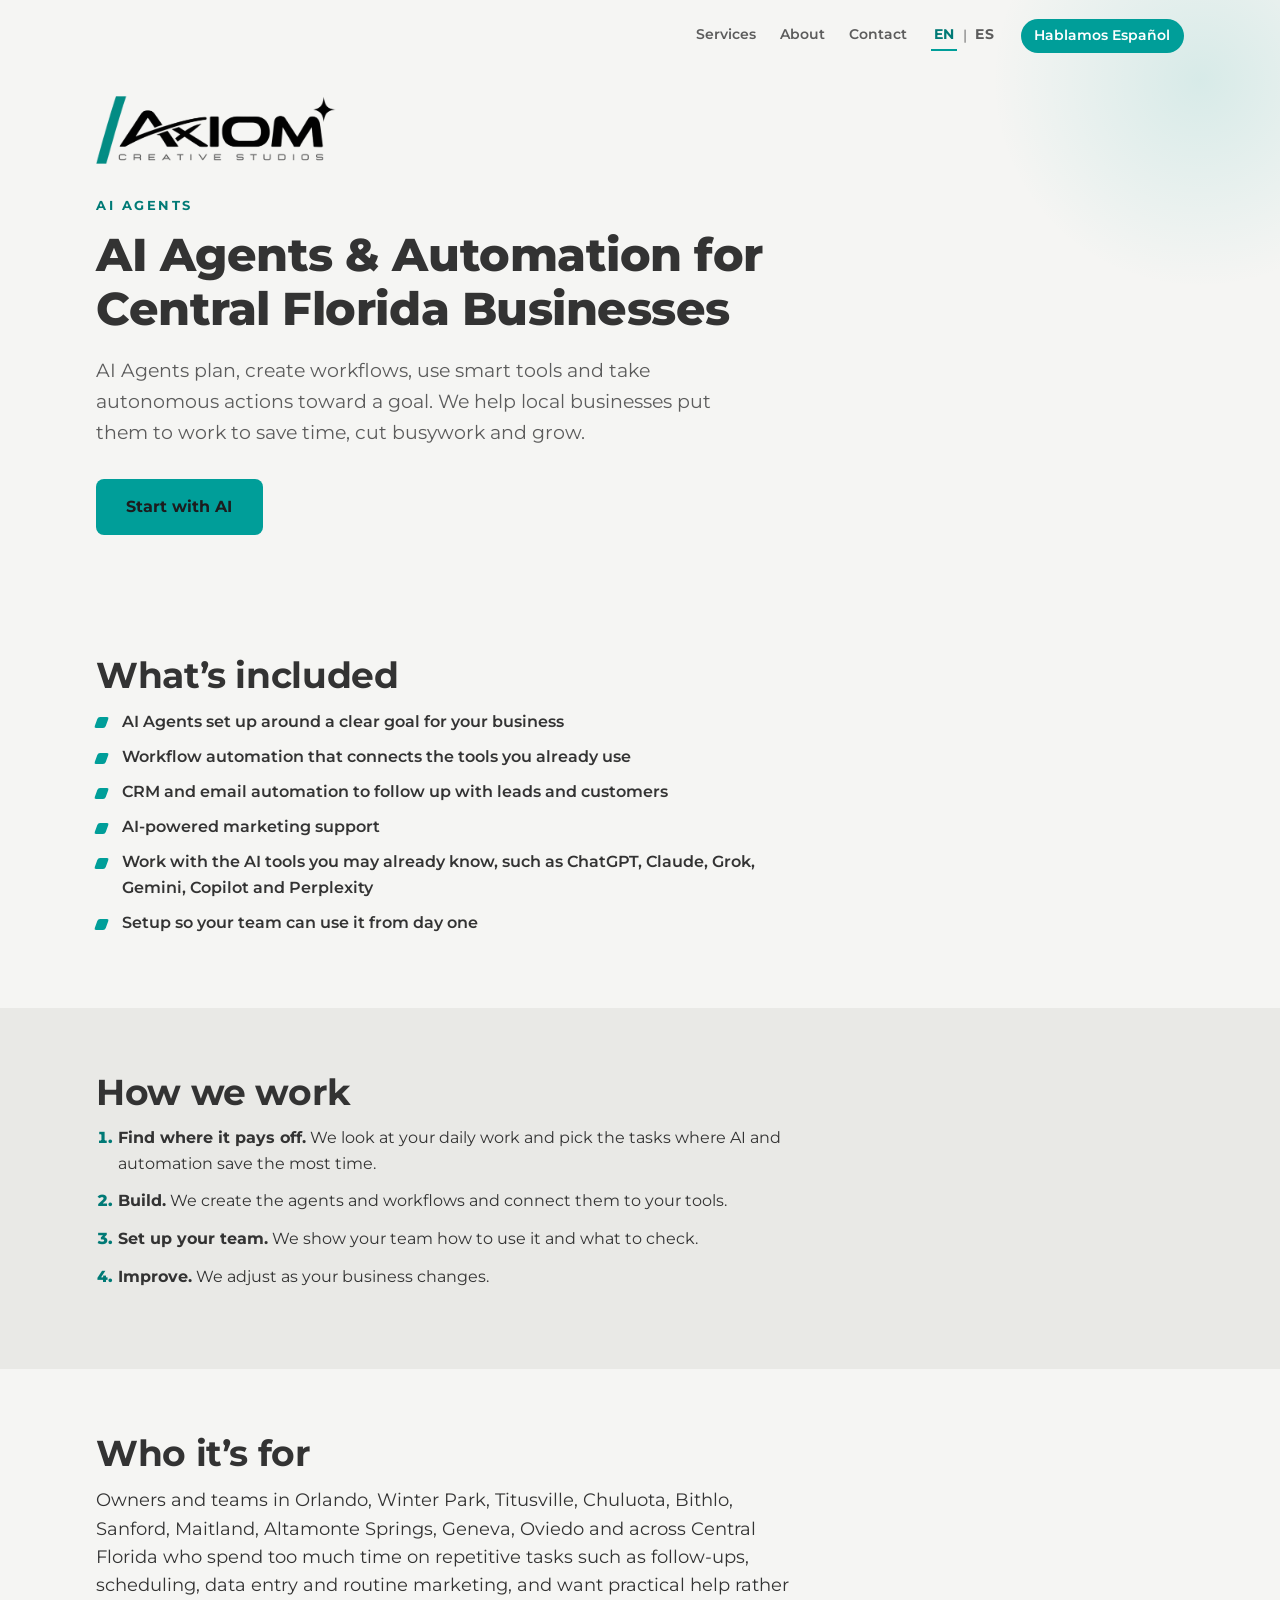
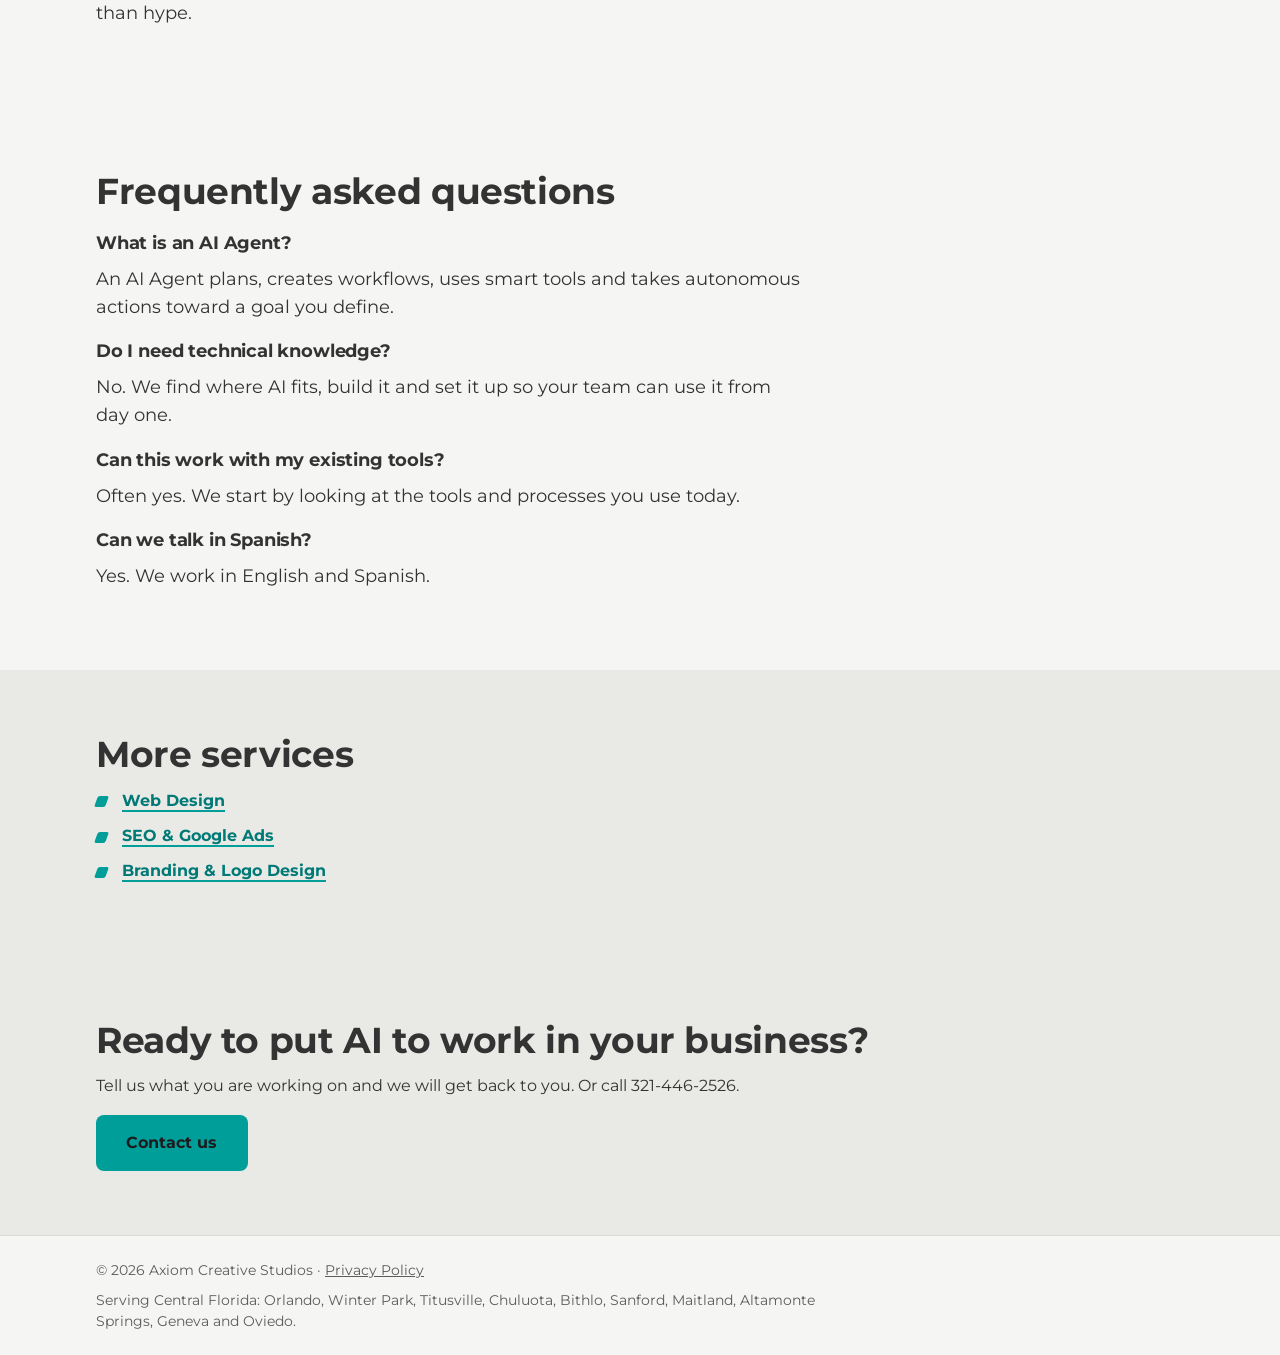
==== ai-agents/index.html @ 7047e051 "Add EN/ES service pages, link homepage cards, footer privacy links, sitemap and hero srcset markup" ====
<!DOCTYPE html>
<html lang="en">
<head>
  <meta name="google-site-verification" content="9jqyWaBI-iNR7sB55jMZqFreVqy4OiHVI0_mML-vgHI" />
<meta charset="utf-8">
<meta name="viewport" content="width=device-width, initial-scale=1">
<title>AI Agents &amp; Automation in Orlando &amp; Central Florida | Axiom Creative Studios</title>
<meta name="description" content="AI Agents and workflow automation for local businesses in Orlando and Central Florida. Agents that plan, use smart tools and act toward a goal, set up by Axiom Creative Studios.">
<meta name="theme-color" content="#F5F5F3">
<link rel="canonical" href="https://axiomcreativestudios.com/ai-agents/">
<link rel="alternate" hreflang="en" href="https://axiomcreativestudios.com/ai-agents/">
<link rel="alternate" hreflang="es" href="https://axiomcreativestudios.com/es/ai-agents/">
<link rel="alternate" hreflang="x-default" href="https://axiomcreativestudios.com/ai-agents/">
<link rel="icon" href="/favicon.ico" sizes="48x48">
<link rel="icon" type="image/png" sizes="64x64" href="/assets/favicon.png">
<link rel="apple-touch-icon" href="/assets/apple-touch-icon.png">
<meta property="og:type" content="website">
<meta property="og:title" content="AI Agents &amp; Automation in Orlando &amp; Central Florida | Axiom Creative Studios">
<meta property="og:description" content="AI Agents and workflow automation for local businesses in Orlando and Central Florida. Agents that plan, use smart tools and act toward a goal, set up by Axiom Creative Studios.">
<meta property="og:url" content="https://axiomcreativestudios.com/ai-agents/">
<meta property="og:image" content="https://axiomcreativestudios.com/assets/og.png">
<meta property="og:site_name" content="Axiom Creative Studios">
<meta property="og:image:width" content="1200">
<meta property="og:image:height" content="630">
<meta property="og:image:alt" content="Axiom Creative Studios, bilingual AI and marketing agency serving Orlando and Central Florida">
<meta property="og:locale" content="en_US">
<meta property="og:locale:alternate" content="es_US">
<meta name="twitter:card" content="summary_large_image">
<meta name="twitter:title" content="AI Agents &amp; Automation in Orlando &amp; Central Florida | Axiom Creative Studios">
<meta name="twitter:description" content="AI Agents and workflow automation for local businesses in Orlando and Central Florida. Agents that plan, use smart tools and act toward a goal, set up by Axiom Creative Studios.">
<meta name="twitter:image" content="https://axiomcreativestudios.com/assets/og.png">
<meta name="twitter:image:alt" content="Axiom Creative Studios, bilingual AI and marketing agency serving Orlando and Central Florida">
<link rel="preload" href="/assets/fonts/montserrat-latin-wght-normal.woff2" as="font" type="font/woff2" crossorigin>
<link rel="stylesheet" href="/style.css">
<script type="application/ld+json">
{"@context": "https://schema.org", "@type": "Service", "@id": "https://axiomcreativestudios.com/ai-agents/#service", "name": "AI Agents & Automation", "serviceType": "AI Agents & Automation", "description": "AI Agents, workflow automation, CRM and email automation, and AI-powered marketing for local businesses in Orlando and Central Florida.", "url": "https://axiomcreativestudios.com/ai-agents/", "inLanguage": "en", "provider": {"@type": "ProfessionalService", "@id": "https://axiomcreativestudios.com/#organization", "name": "Axiom Creative Studios", "url": "https://axiomcreativestudios.com/"}, "areaServed": [{"@type": "AdministrativeArea", "name": "Central Florida"}, {"@type": "City", "name": "Orlando", "containedInPlace": {"@type": "State", "name": "Florida"}}, {"@type": "City", "name": "Winter Park", "containedInPlace": {"@type": "State", "name": "Florida"}}, {"@type": "City", "name": "Titusville", "containedInPlace": {"@type": "State", "name": "Florida"}}, {"@type": "City", "name": "Chuluota", "containedInPlace": {"@type": "State", "name": "Florida"}}, {"@type": "City", "name": "Bithlo", "containedInPlace": {"@type": "State", "name": "Florida"}}, {"@type": "City", "name": "Sanford", "containedInPlace": {"@type": "State", "name": "Florida"}}, {"@type": "City", "name": "Maitland", "containedInPlace": {"@type": "State", "name": "Florida"}}, {"@type": "City", "name": "Altamonte Springs", "containedInPlace": {"@type": "State", "name": "Florida"}}, {"@type": "City", "name": "Geneva", "containedInPlace": {"@type": "State", "name": "Florida"}}, {"@type": "City", "name": "Oviedo", "containedInPlace": {"@type": "State", "name": "Florida"}}], "availableLanguage": ["English", "Spanish"]}
</script>
<script type="application/ld+json">
{"@context": "https://schema.org", "@type": "FAQPage", "mainEntity": [{"@type": "Question", "name": "What is an AI Agent?", "acceptedAnswer": {"@type": "Answer", "text": "An AI Agent plans, creates workflows, uses smart tools and takes autonomous actions toward a goal you define."}}, {"@type": "Question", "name": "Do I need technical knowledge?", "acceptedAnswer": {"@type": "Answer", "text": "No. We find where AI fits, build it and set it up so your team can use it from day one."}}, {"@type": "Question", "name": "Can this work with my existing tools?", "acceptedAnswer": {"@type": "Answer", "text": "Often yes. We start by looking at the tools and processes you use today."}}, {"@type": "Question", "name": "Can we talk in Spanish?", "acceptedAnswer": {"@type": "Answer", "text": "Yes. We work in English and Spanish."}}]}
</script>
<script type="application/ld+json">
{"@context": "https://schema.org", "@type": "BreadcrumbList", "itemListElement": [{"@type": "ListItem", "position": 1, "name": "Home", "item": "https://axiomcreativestudios.com/"}, {"@type": "ListItem", "position": 2, "name": "AI Agents", "item": "https://axiomcreativestudios.com/ai-agents/"}]}
</script>
</head>
<body>
<a class="skip" href="#main">Skip to content</a>

<header class="hero page-hero" id="top">
  <nav class="nav" aria-label="Main">
    <a href="/#services">Services</a>
    <a href="/#about">About</a>
    <a href="/#contact">Contact</a>
    <div class="lang-switch" role="group" aria-label="Language">
      <a href="/ai-agents/" lang="en" hreflang="en" aria-current="page">EN</a>
      <span class="lang-sep" aria-hidden="true">|</span>
      <a href="/es/ai-agents/" lang="es" hreflang="es">ES</a>
    </div>
    <a class="nav-es" href="/es/ai-agents/" lang="es">Hablamos Espa&ntilde;ol</a>
  </nav>
  <div class="wrap hero-inner page-hero-inner">
    <a href="/"><img class="hero-logo page-logo" src="/assets/logo.webp" width="1200" height="341" alt="Axiom Creative Studios"></a>
    <p class="eyebrow">AI Agents</p>
    <h1>AI Agents &amp; Automation for Central Florida Businesses</h1>
    <p class="lead">AI Agents plan, create workflows, use smart tools and take autonomous actions toward a goal. We help local businesses put them to work to save time, cut busywork and grow.</p>
    <p class="hero-cta">
      <a class="btn btn-primary" href="/#contact">Start with AI</a>
    </p>
  </div>
</header>

<main id="main">
<section class="about page-section"><div class="wrap narrow"><h2>What&rsquo;s included</h2><ul class="feature-list"><li>AI Agents set up around a clear goal for your business</li><li>Workflow automation that connects the tools you already use</li><li>CRM and email automation to follow up with leads and customers</li><li>AI-powered marketing support</li><li>Work with the AI tools you may already know, such as ChatGPT, Claude, Grok, Gemini, Copilot and Perplexity</li><li>Setup so your team can use it from day one</li></ul></div></section>
<section class="services page-section"><div class="wrap narrow"><h2>How we work</h2><ol class="steps"><li><strong>Find where it pays off.</strong> We look at your daily work and pick the tasks where AI and automation save the most time.</li><li><strong>Build.</strong> We create the agents and workflows and connect them to your tools.</li><li><strong>Set up your team.</strong> We show your team how to use it and what to check.</li><li><strong>Improve.</strong> We adjust as your business changes.</li></ol></div></section>
<section class="about page-section"><div class="wrap narrow"><h2>Who it&rsquo;s for</h2><p>Owners and teams in Orlando, Winter Park, Titusville, Chuluota, Bithlo, Sanford, Maitland, Altamonte Springs, Geneva, Oviedo and across Central Florida who spend too much time on repetitive tasks such as follow-ups, scheduling, data entry and routine marketing, and want practical help rather than hype.</p></div></section>
<section class="about page-section"><div class="wrap narrow"><h2>Frequently asked questions</h2>
<h3>What is an AI Agent?</h3><p>An AI Agent plans, creates workflows, uses smart tools and takes autonomous actions toward a goal you define.</p>
<h3>Do I need technical knowledge?</h3><p>No. We find where AI fits, build it and set it up so your team can use it from day one.</p>
<h3>Can this work with my existing tools?</h3><p>Often yes. We start by looking at the tools and processes you use today.</p>
<h3>Can we talk in Spanish?</h3><p>Yes. We work in English and Spanish.</p>
</div></section>
<section class="services page-section"><div class="wrap narrow"><h2>More services</h2><ul class="feature-list"><li><a href="/web-design/">Web Design</a></li><li><a href="/seo/">SEO &amp; Google Ads</a></li><li><a href="/branding/">Branding &amp; Logo Design</a></li></ul></div></section>
<section class="contact page-section" id="contact"><div class="wrap narrow"><h2>Ready to put AI to work in your business?</h2>
<p>Tell us what you are working on and we will get back to you. Or call 321-446-2526.</p>
<p class="hero-cta"><a class="btn btn-primary" href="/#contact">Contact us</a></p></div></section>
</main>

<footer class="footer">
  <div class="wrap">
    <p>&copy; 2026 Axiom Creative Studios &middot; <a href="/privacy/">Privacy Policy</a></p>
    <p class="service-area">Serving Central Florida: Orlando, Winter Park, Titusville, Chuluota, Bithlo, Sanford, Maitland, Altamonte Springs, Geneva and Oviedo.</p>
  </div>
</footer>
</body>
</html>
---- style.css ----
@font-face{font-family:Montserrat;src:url(assets/fonts/montserrat-latin-wght-normal.woff2) format("woff2");font-weight:100 900;font-style:normal;font-display:swap}
:root{--teal:#009E99;--teal-text:#007A76;--text:#333333;--muted:#5C5C5C;--gray:#808080;--off:#F5F5F3;--soft:#E9E9E6;--ink:#1C1C1E}
*,*::before,*::after{box-sizing:border-box}
html{scroll-behavior:smooth;scroll-padding-top:1rem}
body{margin:0;font-family:Montserrat,system-ui,-apple-system,"Segoe UI",sans-serif;color:var(--text);background:var(--off);line-height:1.6;font-size:1rem;-webkit-text-size-adjust:100%}
img{max-width:100%;height:auto;display:block}
a{color:inherit}
.wrap{width:min(100% - 2.5rem,68rem);margin-inline:auto}
.narrow>*{max-width:44rem}
.skip{position:absolute;left:-999px;top:0;background:var(--teal);color:var(--ink);padding:.6rem 1rem;z-index:10}
.skip:focus{left:0}
:focus-visible{outline:3px solid var(--teal);outline-offset:3px}

h1,h2,h3{line-height:1.15;margin:0 0 .75rem;font-weight:700;letter-spacing:-.01em;color:var(--text)}
h1{font-size:clamp(1.85rem,7vw,3.5rem);font-weight:800;max-width:20ch}
h2{font-size:clamp(1.5rem,4.5vw,2.25rem);max-width:24ch}
h3{font-size:1.1rem}
p{margin:0 0 1rem}
.eyebrow{font-size:.8rem;font-weight:700;letter-spacing:.2em;text-transform:uppercase;color:var(--teal-text);margin-bottom:.75rem}

/* Hero */
.hero{background:var(--off);padding-bottom:clamp(3.5rem,10vw,7rem);position:relative;overflow:hidden}
.hero::after{content:"";position:absolute;right:-8rem;top:-8rem;width:26rem;height:26rem;border-radius:50%;background:radial-gradient(closest-side,rgba(0,158,153,.12),transparent);pointer-events:none}
.nav{display:flex;justify-content:flex-end;gap:1.5rem;padding:1.1rem 1.25rem;font-size:.85rem;font-weight:600;position:relative;z-index:1}
.nav a{text-decoration:none;color:var(--muted);padding:.4rem 0;border-bottom:2px solid transparent}
.nav a:hover{color:var(--text);border-bottom-color:var(--teal)}
.nav{align-items:center}
.nav a.nav-es{background:var(--teal);color:#fff;padding:.4rem .85rem;border-radius:999px;border-bottom:0;white-space:nowrap}
.nav a.nav-es:hover{color:#fff;filter:brightness(1.08)}
@media (max-width:480px){.nav{flex-wrap:wrap;gap:.65rem 1rem;font-size:.8rem}.nav a.nav-es{padding:.35rem .7rem}}
.hero-inner{padding-top:clamp(1.5rem,5vw,3.5rem);position:relative;z-index:1}
.hero-logo{width:min(100%,26rem);margin-bottom:clamp(2rem,6vw,3.5rem)}
.lead{font-size:clamp(1rem,2.6vw,1.2rem);max-width:40rem;color:var(--muted);margin:1.25rem 0 2rem}
.hero-cta{display:flex;flex-wrap:wrap;align-items:center;gap:1.25rem 1.75rem;margin:0}

.btn{display:inline-block;font:inherit;font-weight:700;font-size:1rem;text-decoration:none;border:0;border-radius:.5rem;padding:.95rem 1.9rem;cursor:pointer;transition:transform .15s,box-shadow .15s}
.btn-primary{background:var(--teal);color:var(--ink)}
.btn-primary:hover{transform:translateY(-2px);box-shadow:0 8px 22px rgba(0,158,153,.32)}
.btn:disabled{opacity:.6;cursor:wait}
.btn-link{font-weight:600;color:var(--text);text-decoration:none;border-bottom:2px solid var(--teal);padding-bottom:.15rem}
.btn-link:hover{color:var(--teal-text)}

/* Services */
.services{background:var(--soft);padding:clamp(3.5rem,9vw,6.5rem) 0}
.feature{margin:2.5rem 0 3rem;background:#fff;color:var(--text);border-radius:1rem;padding:clamp(1.5rem,5vw,2.75rem);border-left:6px solid var(--teal);box-shadow:0 2px 12px rgba(51,51,51,.08);display:grid;gap:1.5rem;align-items:start}
.feature h3{font-size:clamp(1.5rem,4.5vw,2rem);font-weight:800}
.feature p{color:var(--muted);margin:0}
.tag{font-size:.75rem!important;font-weight:700;letter-spacing:.2em;text-transform:uppercase;color:var(--teal-text)!important;margin-bottom:.6rem!important}
.feature-list{list-style:none;margin:0;padding:0;display:grid;gap:.6rem}
.feature-list li{padding-left:1.6rem;position:relative;font-weight:600}
.feature-list li::before{content:"";position:absolute;left:0;top:.55em;width:.7rem;height:.7rem;border-radius:2px;background:var(--teal);transform:skewX(-20deg)}
.feature .btn{justify-self:start}
.sub{font-size:.8rem;letter-spacing:.2em;text-transform:uppercase;color:var(--muted);margin:0 0 1rem}
.grid{list-style:none;margin:0;padding:0;display:grid;gap:1rem;grid-template-columns:1fr}
.card{background:#fff;border-radius:.75rem;padding:1.5rem;border-top:4px solid var(--teal);box-shadow:0 1px 2px rgba(28,28,30,.06)}
.card p{margin:0;color:var(--muted)}
.num{display:block;font-size:.8rem;font-weight:700;letter-spacing:.15em;color:var(--gray);margin-bottom:.6rem}

/* About */
.about{background:var(--off);padding:clamp(3.5rem,9vw,6.5rem) 0}
.about p:not(.eyebrow){font-size:1.1rem}
.about [lang=es]{color:var(--muted);font-size:1rem!important}

/* Contact */
.contact{background:var(--soft);padding:clamp(3.5rem,9vw,6.5rem) 0}
.contact-grid{display:grid;gap:2.5rem}
.info{list-style:none;padding:0;margin:2rem 0 0}
.info li{display:flex;flex-direction:column;margin-bottom:1.1rem}
.info span{font-size:.75rem;letter-spacing:.18em;text-transform:uppercase;color:var(--muted);font-weight:700}
.info a{color:var(--teal-text);font-weight:600;text-decoration:none;word-break:break-word;border-bottom:1px solid transparent;width:fit-content}
.info a:hover{border-bottom-color:var(--teal-text)}
.form{display:grid;gap:1rem}
.form label{display:grid;gap:.4rem;font-weight:600;font-size:.9rem}
.form small{font-weight:400;color:var(--muted)}
input,select,textarea{font:inherit;color:var(--text);background:#fff;border:2px solid #D8D8D4;border-radius:.5rem;padding:.8rem .9rem;width:100%}
input:focus,select:focus,textarea:focus{outline:none;border-color:var(--teal);box-shadow:0 0 0 3px rgba(0,158,153,.2)}
textarea{resize:vertical;min-height:7rem}
.hp{position:absolute;left:-9999px;height:0;width:0;opacity:0}
.status{min-height:1.5em;margin:0;color:var(--teal-text);font-weight:600;font-size:.9rem}

/* Footer */
.footer{background:var(--off);color:var(--muted);border-top:1px solid #DADAD6;padding:1.5rem 0;font-size:.85rem}
.footer p{margin:0}
.footer .service-area{margin-top:.55rem;max-width:46rem;line-height:1.5}

@media (min-width:40rem){.grid{grid-template-columns:repeat(2,1fr)}}
@media (min-width:48rem){.feature{grid-template-columns:1.4fr 1fr;gap:2rem 3rem}.feature .btn{grid-column:1/-1}}
@media (min-width:62rem){
  .grid{grid-template-columns:repeat(3,1fr)}
  .contact-grid{grid-template-columns:1fr 1fr;gap:5rem;align-items:start}
  .nav{padding-inline:max(1.25rem,calc((100vw - 68rem)/2))}
}
@media (prefers-reduced-motion:reduce){html{scroll-behavior:auto}.btn{transition:none}}

/* Hero visual: full-bleed data streams, fades into the page. Below the copy on small screens so text is never covered. */
.hero--bleed{position:relative;overflow:hidden;display:grid;grid-template-columns:1fr;grid-template-areas:"nav" "copy" "visual"}
.hero--bleed>.nav{grid-area:nav}
.hero--bleed>.hero-inner{grid-area:copy}
.hero--bleed>.hero-visual--bleed{grid-area:visual}
.hero-copy{min-width:0}
.hero-visual--bleed{width:min(100% - 2.5rem,40rem);justify-self:center;margin:.75rem auto 0;pointer-events:none}
.hero-visual--bleed picture,.hero-visual--bleed img{display:block;width:100%;height:auto;border:0;background:transparent}
.hero-inner--bleed{padding-top:clamp(1.25rem,3vw,2.5rem)}
@media (min-width:62rem){
  .hero--bleed{grid-template-areas:"nav" "copy"}
  .hero--bleed::after{display:none}
  .hero-visual--bleed{position:absolute;right:0;top:2.75rem;bottom:0;width:54%;max-width:none;margin:0;justify-self:auto;z-index:0}
  .hero-visual--bleed picture{height:100%}
  .hero-visual--bleed img{height:100%;object-fit:cover;object-position:right center;-webkit-mask-image:linear-gradient(to right,transparent 0%,#000 26%,#000 100%);mask-image:linear-gradient(to right,transparent 0%,#000 26%,#000 100%)}
  .hero--bleed .nav,.hero--bleed .hero-inner{position:relative;z-index:1}
  .hero-inner--bleed .hero-copy{max-width:34rem}
  .hero-inner--bleed .hero-logo{width:min(100%,24rem);margin-bottom:clamp(1.5rem,4vw,2.5rem)}
  .hero-inner--bleed h1{max-width:18ch}
}

.es-note{color:var(--teal);font-weight:700}

/* Language switch */
.lang-switch{display:inline-flex;align-items:center;gap:.35rem;font-weight:700;letter-spacing:.04em}
.nav .lang-switch a{padding:.2rem .15rem;color:var(--muted)}
.nav .lang-switch a[aria-current="page"]{color:var(--teal-text);border-bottom-color:var(--teal)}
.nav .lang-switch a:hover{color:var(--teal-text);border-bottom-color:var(--teal)}
.lang-sep{color:var(--gray);font-weight:500;user-select:none}

.ai-logos{margin-top:2rem}
.ai-logos-label{font-size:.72rem;font-weight:800;letter-spacing:.18em;text-transform:uppercase;color:var(--teal-text);margin:0 0 .75rem}
.ai-logos-list{list-style:none;display:flex;flex-wrap:wrap;align-items:flex-end;gap:1.1rem 1.55rem;margin:0;padding:0}
.ai-logos-list li{display:flex;flex-direction:column;align-items:center;gap:.4rem;min-width:3.4rem}
.ai-logos-list img{height:38px;width:auto;max-width:50px;display:block;filter:brightness(0);opacity:.75;transition:opacity .15s,transform .15s}
.ai-logos-list li:hover img{opacity:1;transform:translateY(-2px)}
.ai-logos-list span{font-size:.76rem;font-weight:700;color:var(--muted);white-space:nowrap}
.ai-logos-list li:hover span{color:var(--teal-text)}
@media (max-width:640px){.ai-logos-list{flex-wrap:nowrap;overflow-x:auto;-webkit-overflow-scrolling:touch;padding-bottom:.45rem;gap:1rem 1.2rem}.ai-logos-list img{height:32px}}

/* Card and feature headings link to service pages; look unchanged until hover/focus */
.card h3 a,.feature h3 a{color:inherit;text-decoration:none}
.card h3 a:hover,.feature h3 a:hover{color:var(--teal-text);text-decoration:underline;text-decoration-color:var(--teal);text-underline-offset:.2em}
.footer a{color:inherit}
.footer a:hover{color:var(--teal-text)}

/* Inner pages: service pages, privacy, 404 */
.page-hero{padding-bottom:clamp(2rem,6vw,3.5rem)}
.page-hero-inner{padding-top:clamp(.5rem,2vw,1.5rem)}
.page-logo{width:min(100%,15rem);margin-bottom:clamp(1.25rem,4vw,2rem)}
.page-hero h1{font-size:clamp(1.75rem,5.5vw,2.9rem);max-width:24ch}
.page-hero h2.nf-es{margin-top:2.5rem;font-size:clamp(1.5rem,4.5vw,2.25rem)}
.page-section{padding:clamp(2.25rem,6vw,4rem) 0}
.page-section h2{max-width:none}
.page-section h3{margin-top:1.25rem}
.page-section li a{font-weight:700;text-decoration:none;border-bottom:2px solid var(--teal)}
.page-section li a:hover{color:var(--teal-text)}
.page-section .feature-list{margin-bottom:.5rem}
.steps{margin:0 0 1rem;padding-left:1.4rem;display:grid;gap:.75rem}
.steps li::marker{color:var(--teal-text);font-weight:800}
.page-section a:not(.btn){color:var(--teal-text)}
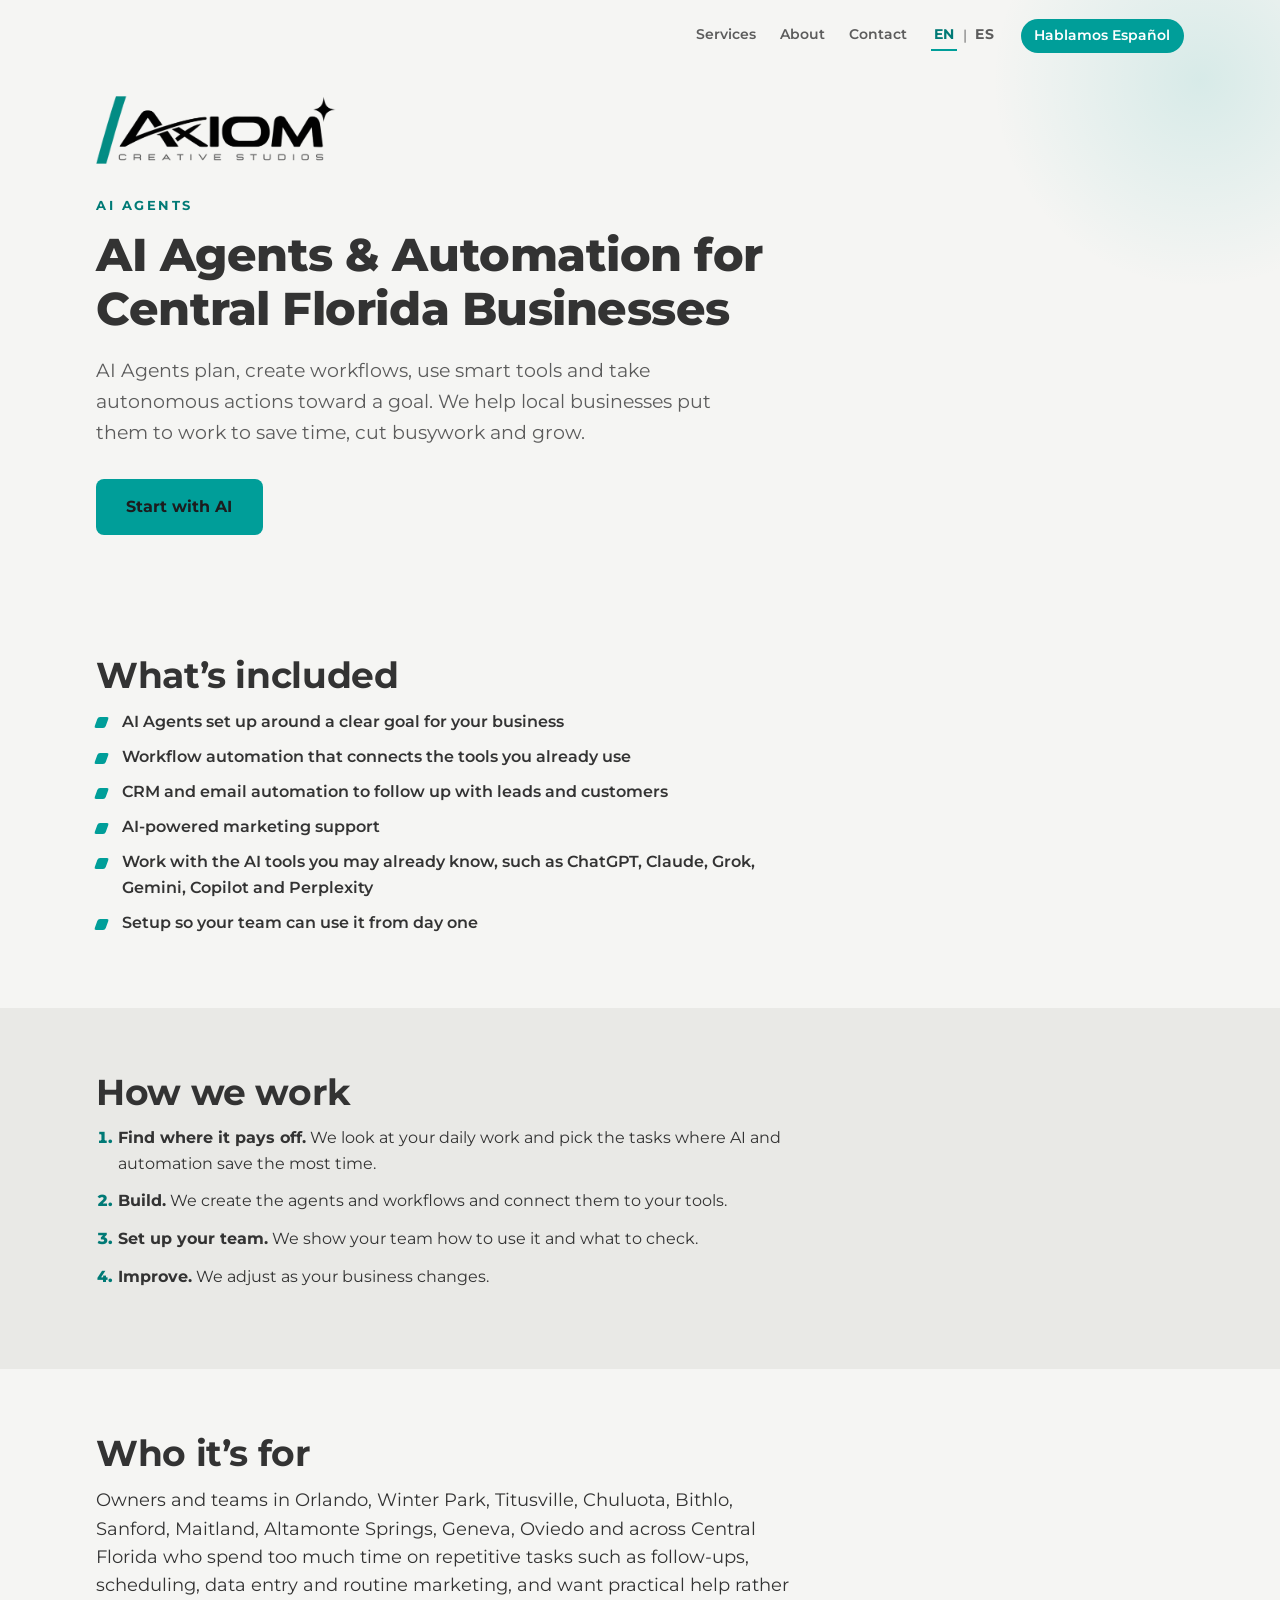
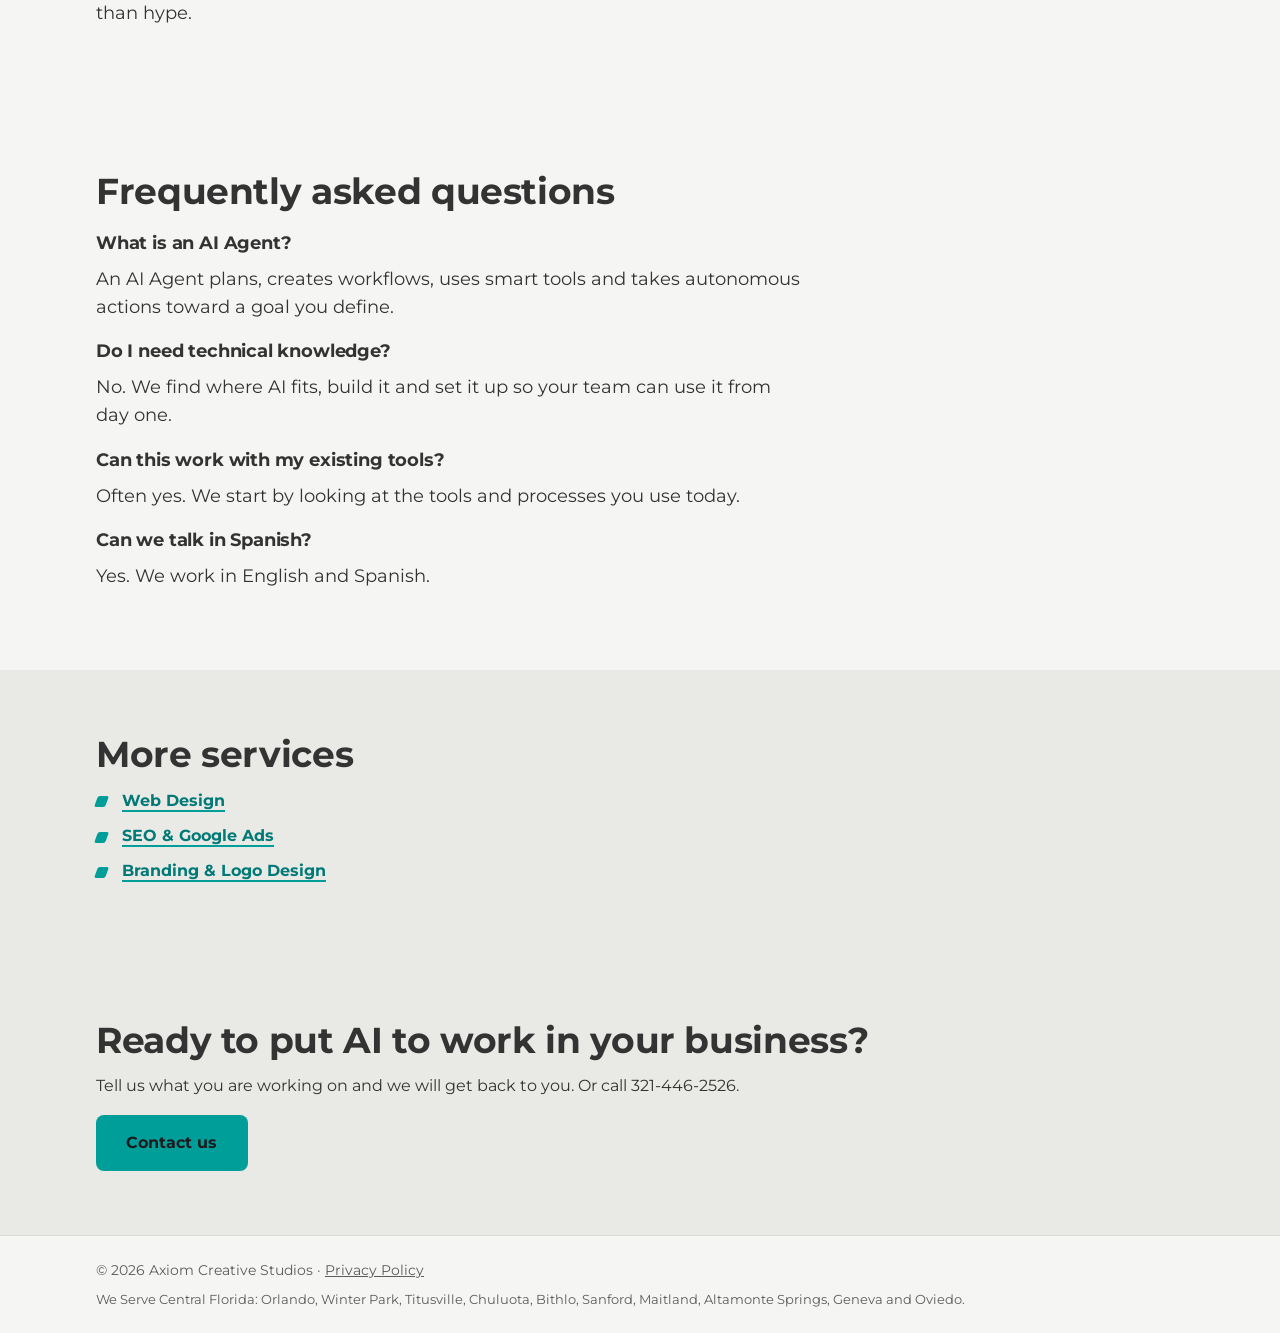
==== commit 568ac969: "Footer: We Serve / Servimos, single line" ====
--- a/ai-agents/index.html
+++ b/ai-agents/index.html
@@ -87,7 +87,7 @@
 <footer class="footer">
   <div class="wrap">
     <p>&copy; 2026 Axiom Creative Studios &middot; <a href="/privacy/">Privacy Policy</a></p>
-    <p class="service-area">Serving Central Florida: Orlando, Winter Park, Titusville, Chuluota, Bithlo, Sanford, Maitland, Altamonte Springs, Geneva and Oviedo.</p>
+    <p class="service-area">We Serve Central Florida: Orlando, Winter Park, Titusville, Chuluota, Bithlo, Sanford, Maitland, Altamonte Springs, Geneva and Oviedo.</p>
   </div>
 </footer>
 </body>
--- a/style.css
+++ b/style.css
@@ -81,7 +81,8 @@
 /* Footer */
 .footer{background:var(--off);color:var(--muted);border-top:1px solid #DADAD6;padding:1.5rem 0;font-size:.85rem}
 .footer p{margin:0}
-.footer .service-area{margin-top:.55rem;max-width:46rem;line-height:1.5}
+.footer .service-area{margin-top:.55rem;line-height:1.5;white-space:nowrap;font-size:.8rem}
+@media (max-width:1000px){.footer .service-area{white-space:normal}}
 
 @media (min-width:40rem){.grid{grid-template-columns:repeat(2,1fr)}}
 @media (min-width:48rem){.feature{grid-template-columns:1.4fr 1fr;gap:2rem 3rem}.feature .btn{grid-column:1/-1}}
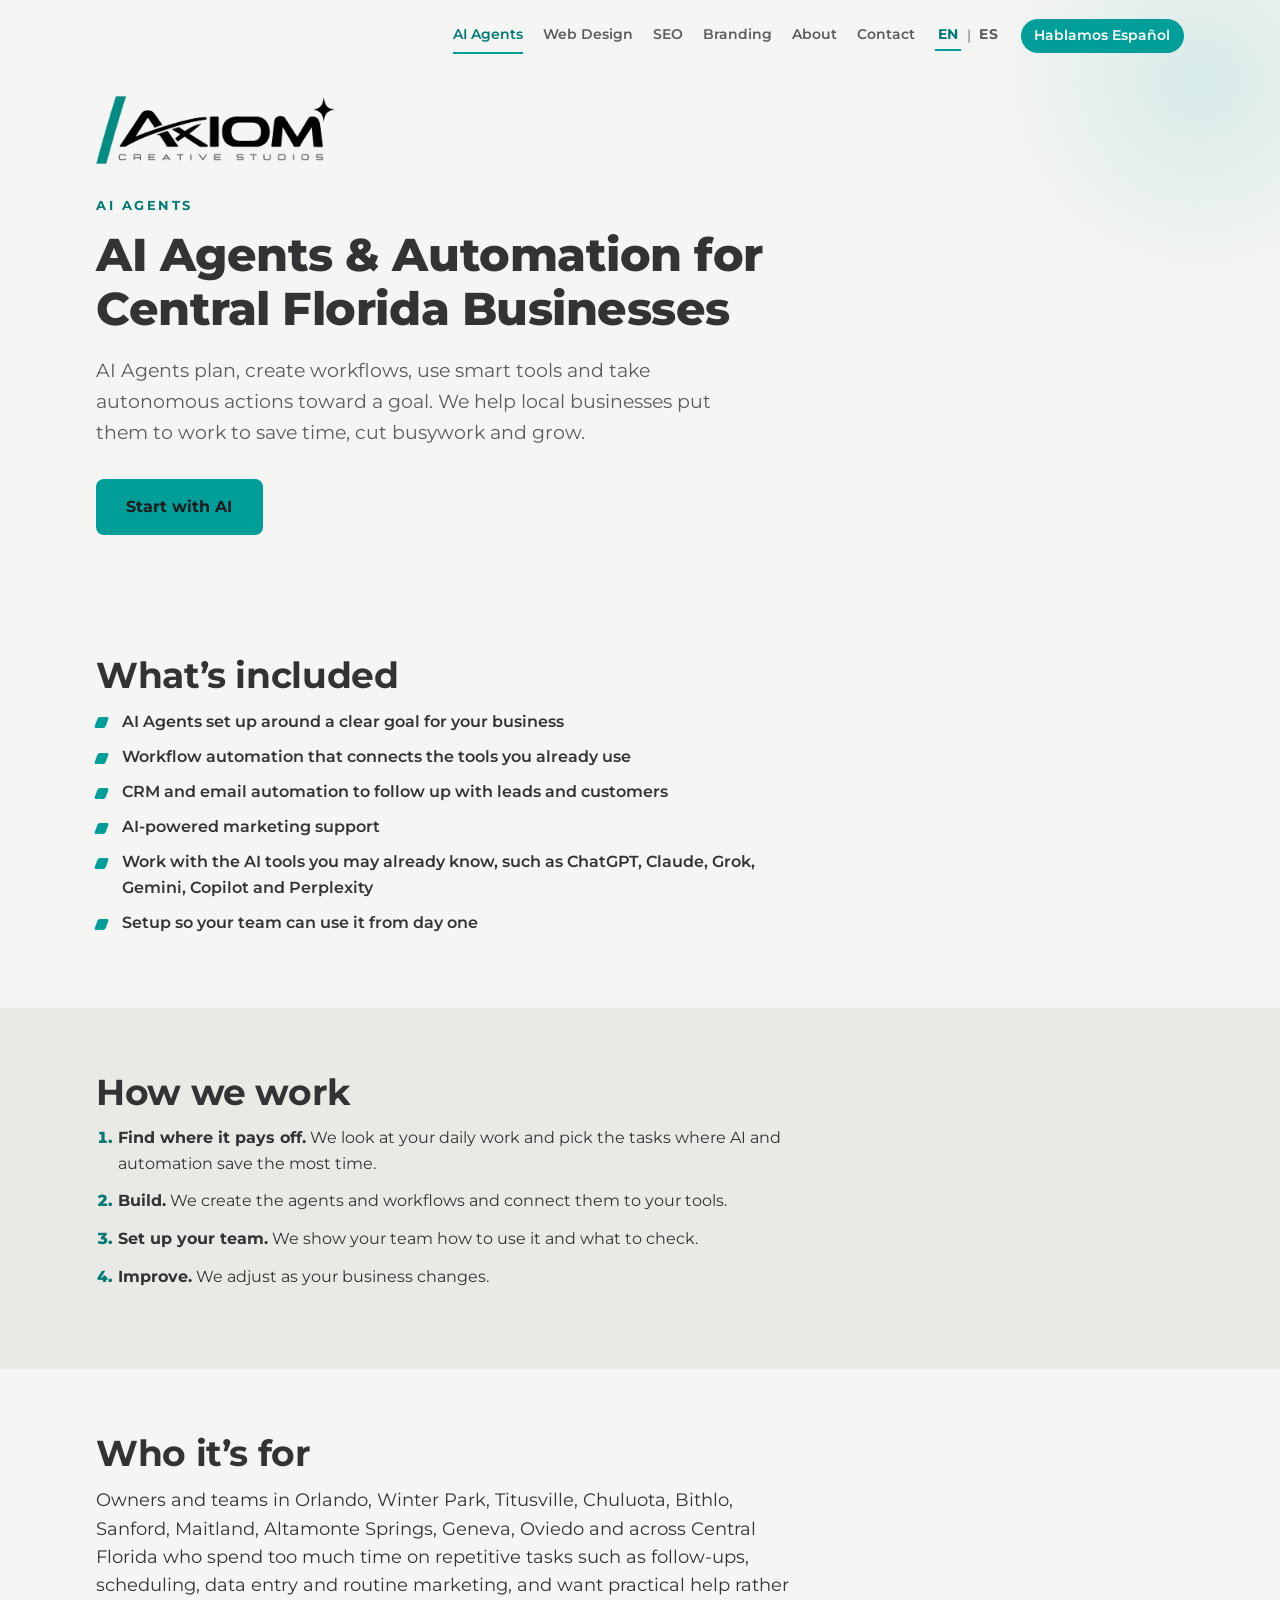
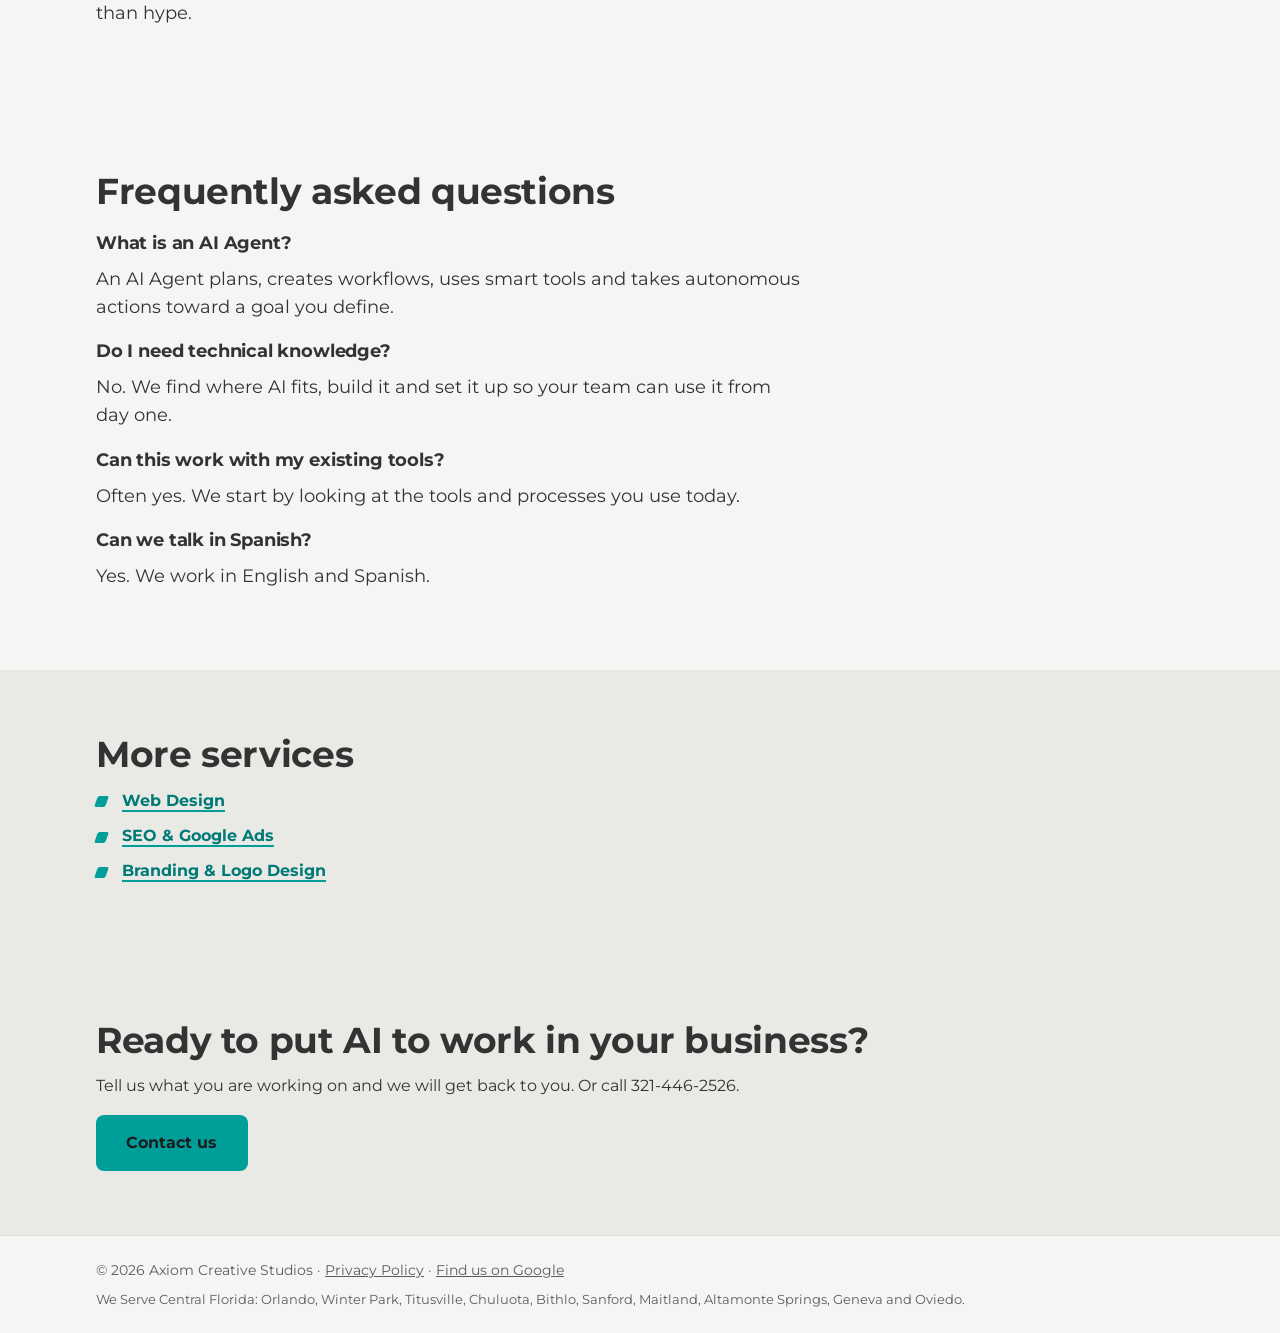
==== commit 055dde8d: "Add service-page nav links and Google Business Profile footer/schema link" ====
--- a/ai-agents/index.html
+++ b/ai-agents/index.html
@@ -4,8 +4,8 @@
   <meta name="google-site-verification" content="9jqyWaBI-iNR7sB55jMZqFreVqy4OiHVI0_mML-vgHI" />
 <meta charset="utf-8">
 <meta name="viewport" content="width=device-width, initial-scale=1">
-<title>AI Agents &amp; Automation in Orlando &amp; Central Florida | Axiom Creative Studios</title>
-<meta name="description" content="AI Agents and workflow automation for local businesses in Orlando and Central Florida. Agents that plan, use smart tools and act toward a goal, set up by Axiom Creative Studios.">
+<title>AI Agents &amp; Automation | Orlando &amp; Central Florida</title>
+<meta name="description" content="AI Agents and workflow automation for local businesses in Orlando and Central Florida. We set up agents that plan, use tools and act toward a goal.">
 <meta name="theme-color" content="#F5F5F3">
 <link rel="canonical" href="https://axiomcreativestudios.com/ai-agents/">
 <link rel="alternate" hreflang="en" href="https://axiomcreativestudios.com/ai-agents/">
@@ -15,8 +15,8 @@
 <link rel="icon" type="image/png" sizes="64x64" href="/assets/favicon.png">
 <link rel="apple-touch-icon" href="/assets/apple-touch-icon.png">
 <meta property="og:type" content="website">
-<meta property="og:title" content="AI Agents &amp; Automation in Orlando &amp; Central Florida | Axiom Creative Studios">
-<meta property="og:description" content="AI Agents and workflow automation for local businesses in Orlando and Central Florida. Agents that plan, use smart tools and act toward a goal, set up by Axiom Creative Studios.">
+<meta property="og:title" content="AI Agents &amp; Automation | Orlando &amp; Central Florida">
+<meta property="og:description" content="AI Agents and workflow automation for local businesses in Orlando and Central Florida. We set up agents that plan, use tools and act toward a goal.">
 <meta property="og:url" content="https://axiomcreativestudios.com/ai-agents/">
 <meta property="og:image" content="https://axiomcreativestudios.com/assets/og.png">
 <meta property="og:site_name" content="Axiom Creative Studios">
@@ -26,8 +26,8 @@
 <meta property="og:locale" content="en_US">
 <meta property="og:locale:alternate" content="es_US">
 <meta name="twitter:card" content="summary_large_image">
-<meta name="twitter:title" content="AI Agents &amp; Automation in Orlando &amp; Central Florida | Axiom Creative Studios">
-<meta name="twitter:description" content="AI Agents and workflow automation for local businesses in Orlando and Central Florida. Agents that plan, use smart tools and act toward a goal, set up by Axiom Creative Studios.">
+<meta name="twitter:title" content="AI Agents &amp; Automation | Orlando &amp; Central Florida">
+<meta name="twitter:description" content="AI Agents and workflow automation for local businesses in Orlando and Central Florida. We set up agents that plan, use tools and act toward a goal.">
 <meta name="twitter:image" content="https://axiomcreativestudios.com/assets/og.png">
 <meta name="twitter:image:alt" content="Axiom Creative Studios, bilingual AI and marketing agency serving Orlando and Central Florida">
 <link rel="preload" href="/assets/fonts/montserrat-latin-wght-normal.woff2" as="font" type="font/woff2" crossorigin>
@@ -47,7 +47,10 @@
 
 <header class="hero page-hero" id="top">
   <nav class="nav" aria-label="Main">
-    <a href="/#services">Services</a>
+    <a href="/ai-agents/" aria-current="page">AI Agents</a>
+    <a href="/web-design/">Web Design</a>
+    <a href="/seo/">SEO</a>
+    <a href="/branding/">Branding</a>
     <a href="/#about">About</a>
     <a href="/#contact">Contact</a>
     <div class="lang-switch" role="group" aria-label="Language">
@@ -86,7 +89,7 @@
 
 <footer class="footer">
   <div class="wrap">
-    <p>&copy; 2026 Axiom Creative Studios &middot; <a href="/privacy/">Privacy Policy</a></p>
+    <p>&copy; 2026 Axiom Creative Studios &middot; <a href="/privacy/">Privacy Policy</a> &middot; <a href="https://share.google/5YG49Yme2oJtOhpZ9" target="_blank" rel="noopener">Find us on Google</a></p>
     <p class="service-area">We Serve Central Florida: Orlando, Winter Park, Titusville, Chuluota, Bithlo, Sanford, Maitland, Altamonte Springs, Geneva and Oviedo.</p>
   </div>
 </footer>
--- a/style.css
+++ b/style.css
@@ -21,13 +21,13 @@
 /* Hero */
 .hero{background:var(--off);padding-bottom:clamp(3.5rem,10vw,7rem);position:relative;overflow:hidden}
 .hero::after{content:"";position:absolute;right:-8rem;top:-8rem;width:26rem;height:26rem;border-radius:50%;background:radial-gradient(closest-side,rgba(0,158,153,.12),transparent);pointer-events:none}
-.nav{display:flex;justify-content:flex-end;gap:1.5rem;padding:1.1rem 1.25rem;font-size:.85rem;font-weight:600;position:relative;z-index:1}
+.nav{display:flex;justify-content:flex-end;flex-wrap:wrap;align-items:center;gap:.75rem 1.25rem;padding:1.1rem 1.25rem;font-size:.85rem;font-weight:600;position:relative;z-index:1}
 .nav a{text-decoration:none;color:var(--muted);padding:.4rem 0;border-bottom:2px solid transparent}
 .nav a:hover{color:var(--text);border-bottom-color:var(--teal)}
-.nav{align-items:center}
+.nav>a[aria-current="page"]{color:var(--teal-text);border-bottom-color:var(--teal)}
 .nav a.nav-es{background:var(--teal);color:#fff;padding:.4rem .85rem;border-radius:999px;border-bottom:0;white-space:nowrap}
-.nav a.nav-es:hover{color:#fff;filter:brightness(1.08)}
-@media (max-width:480px){.nav{flex-wrap:wrap;gap:.65rem 1rem;font-size:.8rem}.nav a.nav-es{padding:.35rem .7rem}}
+.nav a.nav-es:hover{color:#fff;filter:brightness(1.08);border-bottom:0}
+@media (max-width:40rem){.nav{gap:.55rem .85rem;font-size:.8rem}.nav a.nav-es{padding:.35rem .7rem}}
 .hero-inner{padding-top:clamp(1.5rem,5vw,3.5rem);position:relative;z-index:1}
 .hero-logo{width:min(100%,26rem);margin-bottom:clamp(2rem,6vw,3.5rem)}
 .lead{font-size:clamp(1rem,2.6vw,1.2rem);max-width:40rem;color:var(--muted);margin:1.25rem 0 2rem}
@@ -154,3 +154,5 @@
 .steps{margin:0 0 1rem;padding-left:1.4rem;display:grid;gap:.75rem}
 .steps li::marker{color:var(--teal-text);font-weight:800}
 .page-section a:not(.btn){color:var(--teal-text)}
+#services-h{max-width:none;white-space:nowrap;font-size:clamp(1.4rem,3.1vw,2.25rem)}
+@media (max-width:760px){#services-h{white-space:normal}}
